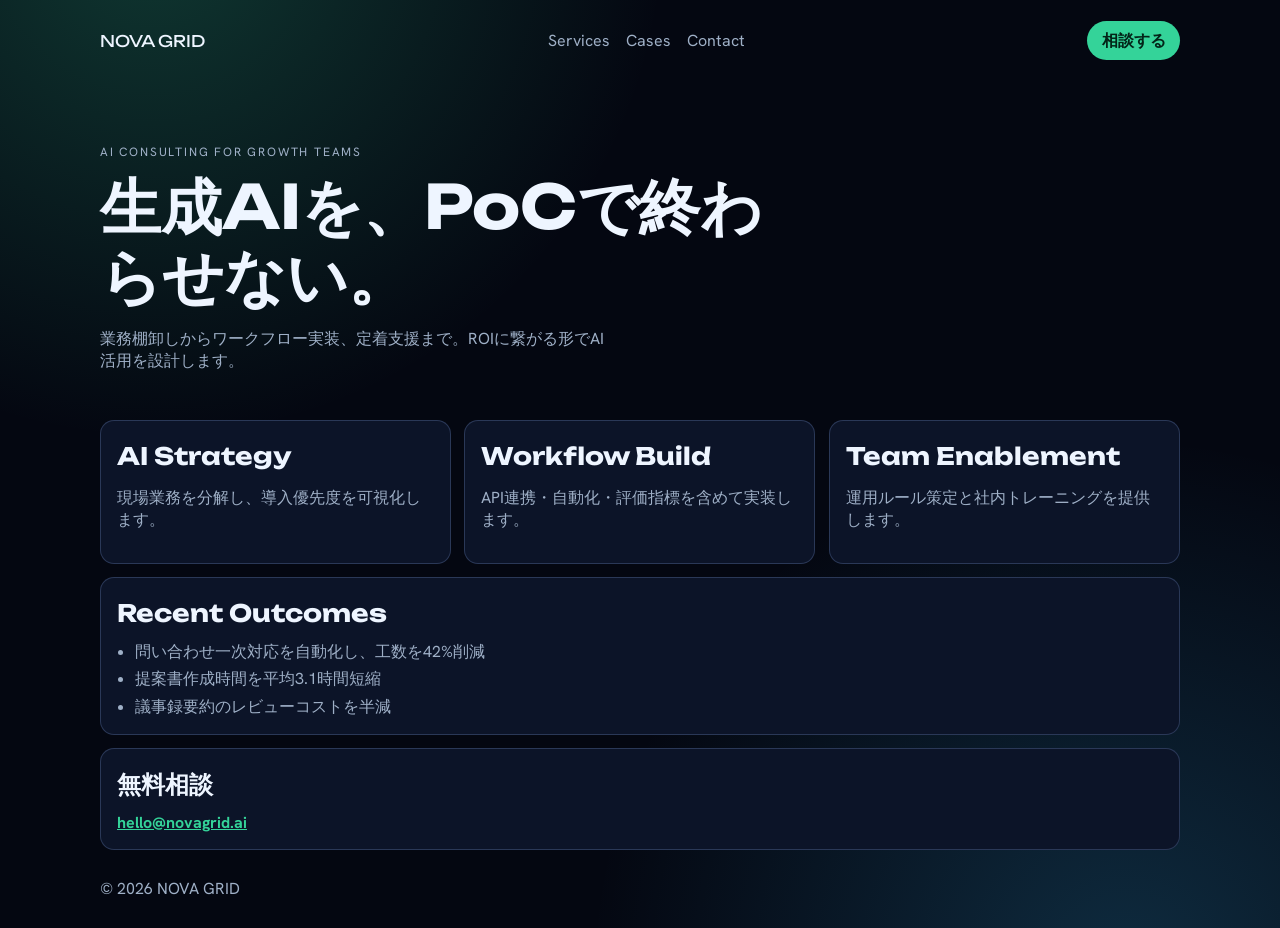
==== index.html @ 94702361 "Initial commit: 10-ai-consulting site" ====
<!doctype html>
<html lang="ja">
  <head>
    <meta charset="UTF-8" />
    <meta name="viewport" content="width=device-width, initial-scale=1.0" />
    <title>NOVA GRID AI Consulting</title>
    <link rel="preconnect" href="https://fonts.googleapis.com" />
    <link rel="preconnect" href="https://fonts.gstatic.com" crossorigin />
    <link href="https://fonts.googleapis.com/css2?family=Unbounded:wght@500;700&family=Hanken+Grotesk:wght@400;500;700&display=swap" rel="stylesheet" />
    <link rel="stylesheet" href="styles.css" />
  </head>
  <body>
    <header class="wrap header">
      <a class="logo" href="#">NOVA GRID</a>
      <nav>
        <a href="#services">Services</a>
        <a href="#cases">Cases</a>
        <a href="#contact">Contact</a>
      </nav>
      <a class="pill" href="#contact">相談する</a>
    </header>

    <main class="wrap">
      <section class="hero">
        <p class="eyebrow">AI CONSULTING FOR GROWTH TEAMS</p>
        <h1>生成AIを、PoCで終わらせない。</h1>
        <p>業務棚卸しからワークフロー実装、定着支援まで。ROIに繋がる形でAI活用を設計します。</p>
      </section>

      <section class="services" id="services">
        <article>
          <h2>AI Strategy</h2>
          <p>現場業務を分解し、導入優先度を可視化します。</p>
        </article>
        <article>
          <h2>Workflow Build</h2>
          <p>API連携・自動化・評価指標を含めて実装します。</p>
        </article>
        <article>
          <h2>Team Enablement</h2>
          <p>運用ルール策定と社内トレーニングを提供します。</p>
        </article>
      </section>

      <section class="cases" id="cases">
        <h2>Recent Outcomes</h2>
        <ul>
          <li>問い合わせ一次対応を自動化し、工数を42%削減</li>
          <li>提案書作成時間を平均3.1時間短縮</li>
          <li>議事録要約のレビューコストを半減</li>
        </ul>
      </section>

      <section class="contact" id="contact">
        <h2>無料相談</h2>
        <a href="mailto:hello@novagrid.ai">hello@novagrid.ai</a>
      </section>
    </main>

    <footer class="wrap">© <span id="year"></span> NOVA GRID</footer>
    <script src="app.js"></script>
  </body>
</html>
---- styles.css ----
:root {
  --bg: #040711;
  --surface: #0c1428;
  --text: #eef5ff;
  --muted: #9fb0c7;
  --accent: #34d399;
  --line: rgba(150, 184, 255, 0.22);
}

* { box-sizing: border-box; }

body {
  margin: 0;
  font-family: "Hanken Grotesk", sans-serif;
  color: var(--text);
  background:
    radial-gradient(circle at 12% -8%, rgba(52, 211, 153, 0.24), transparent 34%),
    radial-gradient(circle at 88% 105%, rgba(56, 189, 248, 0.2), transparent 36%),
    var(--bg);
}

.wrap {
  width: min(1080px, 92vw);
  margin: 0 auto;
}

.header {
  display: grid;
  grid-template-columns: auto 1fr auto;
  align-items: center;
  gap: 1rem;
  padding: 1.3rem 0;
}

.logo,
nav a,
.pill {
  text-decoration: none;
}

.logo {
  color: var(--text);
  font-family: "Unbounded", sans-serif;
  font-size: 1rem;
}

nav {
  justify-self: center;
  display: flex;
  gap: 1rem;
}

nav a { color: var(--muted); }

.pill {
  color: #032418;
  background: var(--accent);
  padding: 0.55rem 0.9rem;
  border-radius: 999px;
  font-weight: 700;
}

.hero {
  padding: 3.2rem 0 2rem;
}

.eyebrow {
  color: var(--accent);
  letter-spacing: 0.15em;
  font-size: 0.75rem;
}

h1,
h2 {
  font-family: "Unbounded", sans-serif;
  margin: 0.4rem 0 0.8rem;
  line-height: 1.15;
}

h1 {
  font-size: clamp(2rem, 6vw, 3.8rem);
  max-width: 12ch;
}

.hero p {
  max-width: 56ch;
  color: var(--muted);
}

.services {
  display: grid;
  grid-template-columns: repeat(3, minmax(0, 1fr));
  gap: 0.8rem;
}

.services article,
.cases,
.contact {
  background: var(--surface);
  border: 1px solid var(--line);
  border-radius: 14px;
  padding: 1rem;
}

.services p,
.cases li {
  color: var(--muted);
}

.cases,
.contact {
  margin-top: 0.8rem;
}

.cases ul {
  margin: 0;
  padding-left: 1.1rem;
  display: grid;
  gap: 0.35rem;
}

.contact a {
  color: var(--accent);
  font-weight: 700;
}

footer {
  color: var(--muted);
  padding: 1.8rem 0;
}

@media (max-width: 760px) {
  .header {
    grid-template-columns: 1fr;
    justify-items: start;
  }

  nav {
    justify-self: start;
    flex-wrap: wrap;
  }

  .services {
    grid-template-columns: 1fr;
  }
}
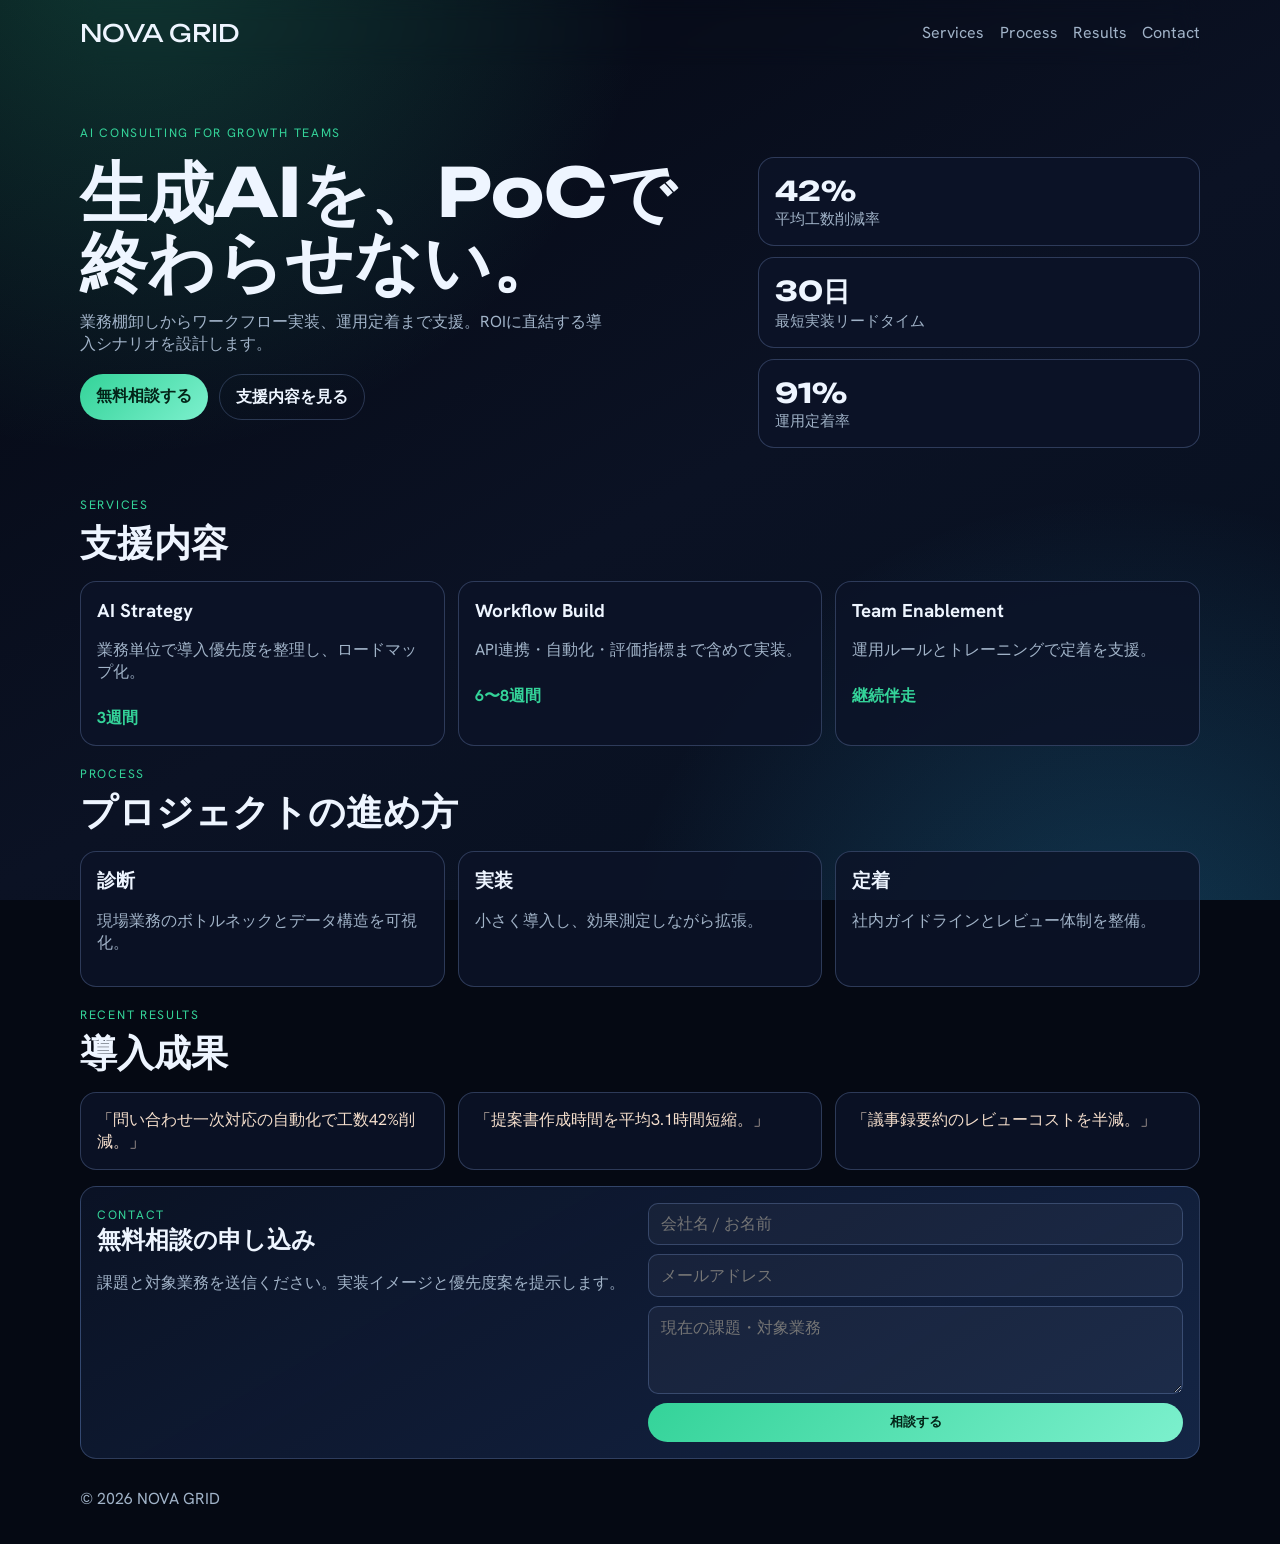
==== commit c2ad58c8: "Enhance site design and content" ====
--- a/index.html
+++ b/index.html
@@ -10,54 +10,84 @@
     <link rel="stylesheet" href="styles.css" />
   </head>
   <body>
-    <header class="wrap header">
-      <a class="logo" href="#">NOVA GRID</a>
-      <nav>
+    <div class="bg-layer"></div>
+    <header class="site-header container">
+      <a class="brand" href="#top">NOVA GRID</a>
+      <button class="menu-toggle" aria-expanded="false" aria-label="メニュー">☰</button>
+      <nav class="nav-links">
         <a href="#services">Services</a>
-        <a href="#cases">Cases</a>
+        <a href="#process">Process</a>
+        <a href="#results">Results</a>
         <a href="#contact">Contact</a>
       </nav>
-      <a class="pill" href="#contact">相談する</a>
     </header>
 
-    <main class="wrap">
-      <section class="hero">
-        <p class="eyebrow">AI CONSULTING FOR GROWTH TEAMS</p>
-        <h1>生成AIを、PoCで終わらせない。</h1>
-        <p>業務棚卸しからワークフロー実装、定着支援まで。ROIに繋がる形でAI活用を設計します。</p>
+    <main id="top" class="container">
+      <section class="hero reveal">
+        <span class="badge">AI CONSULTING FOR GROWTH TEAMS</span>
+        <div class="hero-grid">
+          <div>
+            <h1>生成AIを、PoCで終わらせない。</h1>
+            <p class="lead">業務棚卸しからワークフロー実装、運用定着まで支援。ROIに直結する導入シナリオを設計します。</p>
+            <div class="hero-actions">
+              <a class="btn primary" href="#contact">無料相談する</a>
+              <a class="btn ghost" href="#services">支援内容を見る</a>
+            </div>
+          </div>
+          <aside class="hero-stats">
+            <article><strong data-count="42" data-suffix="%">0%</strong><span>平均工数削減率</span></article>
+            <article><strong data-count="30" data-suffix="日">0日</strong><span>最短実装リードタイム</span></article>
+            <article><strong data-count="91" data-suffix="%">0%</strong><span>運用定着率</span></article>
+          </aside>
+        </div>
       </section>
 
-      <section class="services" id="services">
-        <article>
-          <h2>AI Strategy</h2>
-          <p>現場業務を分解し、導入優先度を可視化します。</p>
-        </article>
-        <article>
-          <h2>Workflow Build</h2>
-          <p>API連携・自動化・評価指標を含めて実装します。</p>
-        </article>
-        <article>
-          <h2>Team Enablement</h2>
-          <p>運用ルール策定と社内トレーニングを提供します。</p>
-        </article>
+      <section class="section reveal" id="services">
+        <div class="section-head"><span class="eyebrow">SERVICES</span><h2>支援内容</h2></div>
+        <div class="card-grid three">
+          <article class="card"><h3>AI Strategy</h3><p>業務単位で導入優先度を整理し、ロードマップ化。</p><strong>3週間</strong></article>
+          <article class="card"><h3>Workflow Build</h3><p>API連携・自動化・評価指標まで含めて実装。</p><strong>6〜8週間</strong></article>
+          <article class="card"><h3>Team Enablement</h3><p>運用ルールとトレーニングで定着を支援。</p><strong>継続伴走</strong></article>
+        </div>
       </section>
 
-      <section class="cases" id="cases">
-        <h2>Recent Outcomes</h2>
-        <ul>
-          <li>問い合わせ一次対応を自動化し、工数を42%削減</li>
-          <li>提案書作成時間を平均3.1時間短縮</li>
-          <li>議事録要約のレビューコストを半減</li>
-        </ul>
+      <section class="section reveal" id="process">
+        <div class="section-head"><span class="eyebrow">PROCESS</span><h2>プロジェクトの進め方</h2></div>
+        <div class="process-list">
+          <article><h3>診断</h3><p>現場業務のボトルネックとデータ構造を可視化。</p></article>
+          <article><h3>実装</h3><p>小さく導入し、効果測定しながら拡張。</p></article>
+          <article><h3>定着</h3><p>社内ガイドラインとレビュー体制を整備。</p></article>
+        </div>
       </section>
 
-      <section class="contact" id="contact">
-        <h2>無料相談</h2>
-        <a href="mailto:hello@novagrid.ai">hello@novagrid.ai</a>
+      <section class="section reveal" id="results">
+        <div class="section-head"><span class="eyebrow">RECENT RESULTS</span><h2>導入成果</h2></div>
+        <div class="review-grid">
+          <blockquote>「問い合わせ一次対応の自動化で工数42%削減。」</blockquote>
+          <blockquote>「提案書作成時間を平均3.1時間短縮。」</blockquote>
+          <blockquote>「議事録要約のレビューコストを半減。」</blockquote>
+        </div>
+      </section>
+
+      <section class="section reveal" id="contact">
+        <div class="contact-panel">
+          <div>
+            <span class="eyebrow">CONTACT</span>
+            <h2>無料相談の申し込み</h2>
+            <p>課題と対象業務を送信ください。実装イメージと優先度案を提示します。</p>
+          </div>
+          <form class="contact-form">
+            <input type="text" placeholder="会社名 / お名前" required />
+            <input type="email" placeholder="メールアドレス" required />
+            <textarea placeholder="現在の課題・対象業務"></textarea>
+            <button type="submit" class="btn primary">相談する</button>
+          </form>
+        </div>
       </section>
     </main>
 
-    <footer class="wrap">© <span id="year"></span> NOVA GRID</footer>
+    <footer class="container">© <span id="year"></span> NOVA GRID</footer>
+    <div class="toast" id="toast">お問い合わせありがとうございます。担当コンサルタントより連絡します。</div>
     <script src="app.js"></script>
   </body>
 </html>
--- a/styles.css
+++ b/styles.css
@@ -1,146 +1,304 @@
 :root {
   --bg: #040711;
-  --surface: #0c1428;
+  --bg-soft: #101a31;
+  --surface: rgba(12, 20, 40, 0.84);
+  --surface-strong: #142545;
   --text: #eef5ff;
-  --muted: #9fb0c7;
+  --muted: #a1b3c8;
+  --line: rgba(153, 189, 255, 0.24);
   --accent: #34d399;
-  --line: rgba(150, 184, 255, 0.22);
+  --accent-strong: #7cf0cd;
+  --heading: "Unbounded", sans-serif;
+  --body: "Hanken Grotesk", sans-serif;
 }
 
 * { box-sizing: border-box; }
 
 body {
   margin: 0;
-  font-family: "Hanken Grotesk", sans-serif;
-  color: var(--text);
+  min-height: 100vh;
+  color: var(--text);
+  font-family: var(--body);
+  background: #050913;
+}
+
+.bg-layer {
+  position: fixed;
+  inset: 0;
   background:
-    radial-gradient(circle at 12% -8%, rgba(52, 211, 153, 0.24), transparent 34%),
-    radial-gradient(circle at 88% 105%, rgba(56, 189, 248, 0.2), transparent 36%),
-    var(--bg);
-}
-
-.wrap {
-  width: min(1080px, 92vw);
+    radial-gradient(circle at 10% -8%, rgba(52, 211, 153, 0.24), transparent 35%),
+    radial-gradient(circle at 88% 112%, rgba(56, 189, 248, 0.24), transparent 34%),
+    linear-gradient(150deg, #040711, #0b1224 54%, #06101f);
+  z-index: -1;
+}
+
+.container {
+  width: min(1120px, 92vw);
   margin: 0 auto;
 }
 
-.header {
-  display: grid;
-  grid-template-columns: auto 1fr auto;
+.site-header {
+  padding: 1.1rem 0;
+  display: flex;
   align-items: center;
+  justify-content: space-between;
   gap: 1rem;
-  padding: 1.3rem 0;
-}
-
-.logo,
-nav a,
-.pill {
+  position: sticky;
+  top: 0;
+  backdrop-filter: blur(10px);
+  z-index: 10;
+}
+
+.brand {
+  color: var(--text);
   text-decoration: none;
-}
-
-.logo {
-  color: var(--text);
-  font-family: "Unbounded", sans-serif;
-  font-size: 1rem;
-}
-
-nav {
-  justify-self: center;
+  font-family: var(--heading);
+  font-size: 1.5rem;
+}
+
+.menu-toggle {
+  display: none;
+}
+
+.nav-links {
   display: flex;
+  gap: 0.95rem;
+}
+
+.nav-links a {
+  color: var(--muted);
+  text-decoration: none;
+}
+
+.hero {
+  padding: 3.5rem 0 1.8rem;
+}
+
+.badge,
+.eyebrow {
+  display: inline-block;
+  letter-spacing: 0.14em;
+  font-size: 0.76rem;
+  color: var(--accent);
+}
+
+.hero-grid {
+  margin-top: 0.9rem;
+  display: grid;
+  grid-template-columns: 1.35fr 0.9fr;
   gap: 1rem;
 }
 
-nav a { color: var(--muted); }
-
-.pill {
-  color: #032418;
-  background: var(--accent);
-  padding: 0.55rem 0.9rem;
-  border-radius: 999px;
-  font-weight: 700;
-}
-
-.hero {
-  padding: 3.2rem 0 2rem;
-}
-
-.eyebrow {
-  color: var(--accent);
-  letter-spacing: 0.15em;
-  font-size: 0.75rem;
+h1,
+h2,
+h3 {
+  margin: 0;
 }
 
 h1,
 h2 {
-  font-family: "Unbounded", sans-serif;
-  margin: 0.4rem 0 0.8rem;
-  line-height: 1.15;
+  font-family: var(--heading);
 }
 
 h1 {
-  font-size: clamp(2rem, 6vw, 3.8rem);
-  max-width: 12ch;
-}
-
-.hero p {
-  max-width: 56ch;
-  color: var(--muted);
-}
-
-.services {
-  display: grid;
-  grid-template-columns: repeat(3, minmax(0, 1fr));
-  gap: 0.8rem;
-}
-
-.services article,
-.cases,
-.contact {
+  font-size: clamp(2.2rem, 6vw, 4.2rem);
+  line-height: 1.03;
+  max-width: 10ch;
+}
+
+.lead {
+  color: var(--muted);
+  max-width: 58ch;
+  margin: 1rem 0 1.2rem;
+}
+
+.hero-actions {
+  display: flex;
+  gap: 0.7rem;
+  flex-wrap: wrap;
+}
+
+.btn {
+  border: 1px solid var(--line);
+  padding: 0.68rem 1rem;
+  border-radius: 999px;
+  text-decoration: none;
+  color: var(--text);
+  font-weight: 700;
+  background: transparent;
+}
+
+.btn.primary {
+  background: linear-gradient(135deg, var(--accent), var(--accent-strong));
+  color: #032418;
+  border: 0;
+}
+
+.hero-stats {
+  display: grid;
+  gap: 0.7rem;
+}
+
+.hero-stats article,
+.card,
+.process-list article,
+.review-grid blockquote,
+.contact-panel {
   background: var(--surface);
   border: 1px solid var(--line);
-  border-radius: 14px;
+  border-radius: 16px;
   padding: 1rem;
 }
 
-.services p,
-.cases li {
-  color: var(--muted);
-}
-
-.cases,
-.contact {
-  margin-top: 0.8rem;
-}
-
-.cases ul {
+.hero-stats strong {
+  display: block;
+  font-size: 1.7rem;
+  font-family: var(--heading);
+}
+
+.hero-stats span {
+  color: var(--muted);
+  font-size: 0.92rem;
+}
+
+.section {
+  margin-top: 1rem;
+}
+
+.section-head {
+  margin-bottom: 0.8rem;
+}
+
+.section-head h2 {
+  margin-top: 0.3rem;
+  font-size: clamp(1.55rem, 4vw, 2.3rem);
+}
+
+.card-grid,
+.process-list,
+.review-grid {
+  display: grid;
+  gap: 0.8rem;
+}
+
+.card-grid.three,
+.process-list,
+.review-grid {
+  grid-template-columns: repeat(3, minmax(0, 1fr));
+}
+
+.card p,
+.process-list p,
+.contact-panel p {
+  color: var(--muted);
+}
+
+.card strong {
+  display: inline-block;
+  margin-top: 0.5rem;
+  color: var(--accent);
+}
+
+.review-grid blockquote {
   margin: 0;
-  padding-left: 1.1rem;
-  display: grid;
-  gap: 0.35rem;
-}
-
-.contact a {
-  color: var(--accent);
-  font-weight: 700;
+  color: #f5dfcd;
+}
+
+.contact-panel {
+  display: grid;
+  grid-template-columns: 1fr 1fr;
+  gap: 1rem;
+  background: linear-gradient(150deg, var(--surface), var(--surface-strong));
+}
+
+.contact-form {
+  display: grid;
+  gap: 0.55rem;
+}
+
+.contact-form input,
+.contact-form textarea {
+  width: 100%;
+  border: 1px solid var(--line);
+  background: rgba(255, 255, 255, 0.04);
+  color: var(--text);
+  border-radius: 10px;
+  padding: 0.62rem 0.75rem;
+  font: inherit;
+}
+
+.contact-form textarea {
+  min-height: 88px;
+  resize: vertical;
 }
 
 footer {
   color: var(--muted);
-  padding: 1.8rem 0;
-}
-
-@media (max-width: 760px) {
-  .header {
-    grid-template-columns: 1fr;
-    justify-items: start;
+  padding: 1.8rem 0 2.2rem;
+}
+
+.toast {
+  position: fixed;
+  right: 18px;
+  bottom: 18px;
+  background: #18100d;
+  border: 1px solid var(--line);
+  color: var(--text);
+  padding: 0.65rem 0.85rem;
+  border-radius: 10px;
+  opacity: 0;
+  transform: translateY(12px);
+  pointer-events: none;
+  transition: 240ms ease;
+}
+
+.toast.show {
+  opacity: 1;
+  transform: translateY(0);
+}
+
+.reveal {
+  opacity: 0;
+  transform: translateY(24px);
+  transition: 520ms ease;
+}
+
+.reveal.in {
+  opacity: 1;
+  transform: translateY(0);
+}
+
+@media (max-width: 820px) {
+  .menu-toggle {
+    display: inline-block;
+    border: 1px solid var(--line);
+    background: transparent;
+    color: var(--text);
+    border-radius: 10px;
+    padding: 0.38rem 0.62rem;
   }
 
-  nav {
-    justify-self: start;
-    flex-wrap: wrap;
+  .nav-links {
+    position: absolute;
+    top: 58px;
+    right: 4vw;
+    display: none;
+    flex-direction: column;
+    background: var(--bg-soft);
+    border: 1px solid var(--line);
+    border-radius: 12px;
+    padding: 0.7rem;
   }
 
-  .services {
+  .nav-links.open {
+    display: flex;
+  }
+
+  .hero-grid,
+  .card-grid.three,
+  .process-list,
+  .review-grid,
+  .contact-panel {
     grid-template-columns: 1fr;
   }
 }
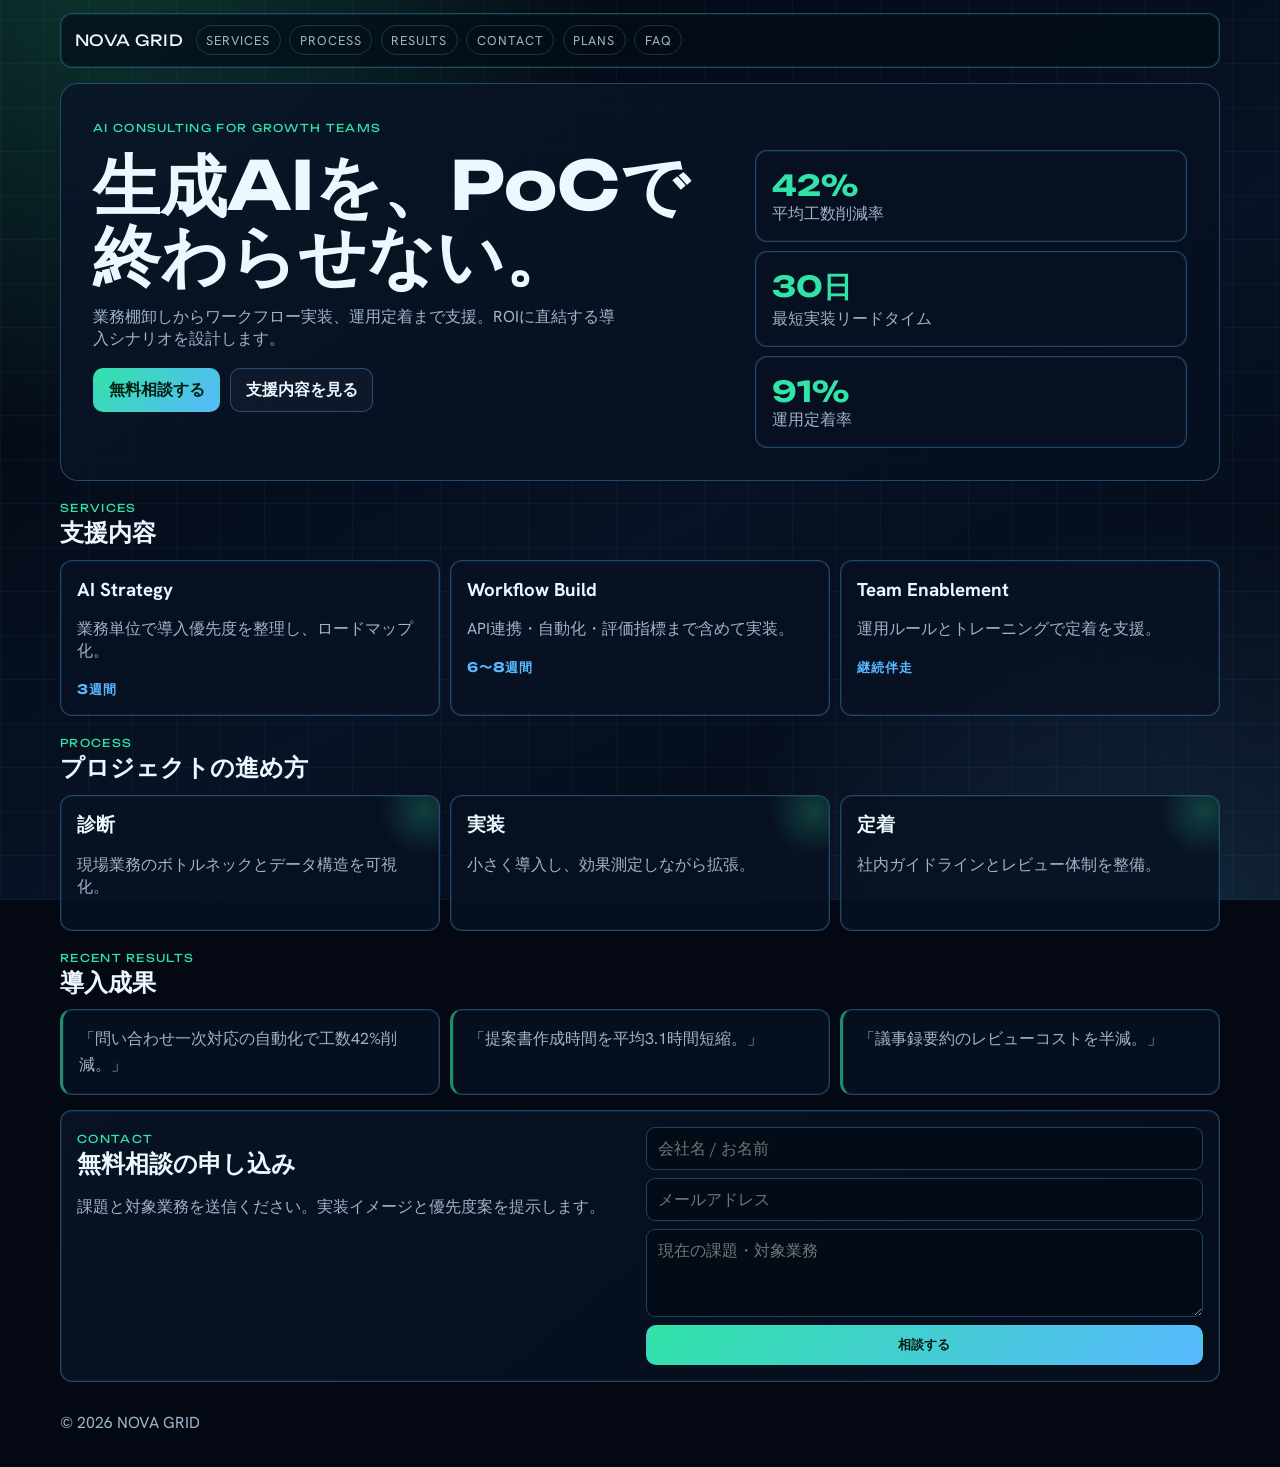
==== commit c01d1d9c: "Add multipage structure and interactive features" ====
--- a/index.html
+++ b/index.html
@@ -19,6 +19,8 @@
         <a href="#process">Process</a>
         <a href="#results">Results</a>
         <a href="#contact">Contact</a>
+              <a href="plans.html">Plans</a>
+        <a href="faq.html">FAQ</a>
       </nav>
     </header>
 
--- a/styles.css
+++ b/styles.css
@@ -1,142 +1,153 @@
 :root {
-  --bg: #040711;
-  --bg-soft: #101a31;
-  --surface: rgba(12, 20, 40, 0.84);
-  --surface-strong: #142545;
-  --text: #eef5ff;
-  --muted: #a1b3c8;
-  --line: rgba(153, 189, 255, 0.24);
-  --accent: #34d399;
-  --accent-strong: #7cf0cd;
-  --heading: "Unbounded", sans-serif;
-  --body: "Hanken Grotesk", sans-serif;
+  --bg: #040812;
+  --panel: rgba(8, 18, 33, 0.82);
+  --text: #edf7ff;
+  --muted: #9fb5c9;
+  --line: rgba(86, 182, 255, 0.34);
+  --accent: #31e3a7;
+  --accent-2: #57b8ff;
 }
 
 * { box-sizing: border-box; }
 
 body {
   margin: 0;
-  min-height: 100vh;
   color: var(--text);
-  font-family: var(--body);
-  background: #050913;
+  font-family: "Hanken Grotesk", sans-serif;
+  background: #040812;
 }
 
 .bg-layer {
   position: fixed;
   inset: 0;
+  z-index: -1;
   background:
-    radial-gradient(circle at 10% -8%, rgba(52, 211, 153, 0.24), transparent 35%),
-    radial-gradient(circle at 88% 112%, rgba(56, 189, 248, 0.24), transparent 34%),
-    linear-gradient(150deg, #040711, #0b1224 54%, #06101f);
-  z-index: -1;
+    radial-gradient(circle at 8% -8%, rgba(49, 227, 167, 0.22), transparent 34%),
+    radial-gradient(circle at 92% 112%, rgba(87, 184, 255, 0.2), transparent 32%),
+    repeating-linear-gradient(0deg, rgba(87, 184, 255, 0.05) 0 1px, transparent 1px 44px),
+    repeating-linear-gradient(90deg, rgba(87, 184, 255, 0.05) 0 1px, transparent 1px 44px),
+    linear-gradient(150deg, #03060e, #071224 56%, #040812);
 }
 
 .container {
-  width: min(1120px, 92vw);
+  width: min(1160px, 93vw);
   margin: 0 auto;
 }
 
 .site-header {
-  padding: 1.1rem 0;
-  display: flex;
+  margin-top: 0.8rem;
+  padding: 0.72rem 0.85rem;
+  display: grid;
+  grid-template-columns: auto auto 1fr;
+  gap: 0.8rem;
   align-items: center;
-  justify-content: space-between;
-  gap: 1rem;
-  position: sticky;
-  top: 0;
-  backdrop-filter: blur(10px);
-  z-index: 10;
+  border: 1px solid var(--line);
+  border-radius: 12px;
+  background: rgba(3, 13, 23, 0.72);
+  box-shadow: 0 0 0 1px rgba(49, 227, 167, 0.12) inset;
 }
 
 .brand {
   color: var(--text);
   text-decoration: none;
-  font-family: var(--heading);
-  font-size: 1.5rem;
-}
-
-.menu-toggle {
-  display: none;
-}
+  font-family: "Unbounded", sans-serif;
+  letter-spacing: 0.04em;
+  font-size: 0.96rem;
+}
+
+.menu-toggle { display: none; }
 
 .nav-links {
+  justify-self: end;
   display: flex;
-  gap: 0.95rem;
+  gap: 0.55rem;
 }
 
 .nav-links a {
-  color: var(--muted);
   text-decoration: none;
+  color: var(--muted);
+  border: 1px solid rgba(86, 182, 255, 0.22);
+  border-radius: 999px;
+  padding: 0.34rem 0.58rem;
+  font-size: 0.8rem;
+  text-transform: uppercase;
+  letter-spacing: 0.08em;
 }
 
 .hero {
-  padding: 3.5rem 0 1.8rem;
+  margin-top: 0.95rem;
+  border: 1px solid var(--line);
+  border-radius: 18px;
+  padding: 2rem;
+  background: linear-gradient(145deg, rgba(9, 21, 39, 0.88), rgba(6, 15, 30, 0.9));
 }
 
 .badge,
 .eyebrow {
   display: inline-block;
-  letter-spacing: 0.14em;
-  font-size: 0.76rem;
   color: var(--accent);
+  font-family: "Unbounded", sans-serif;
+  letter-spacing: 0.12em;
+  font-size: 0.68rem;
+  text-transform: uppercase;
 }
 
 .hero-grid {
-  margin-top: 0.9rem;
+  margin-top: 0.85rem;
   display: grid;
   grid-template-columns: 1.35fr 0.9fr;
-  gap: 1rem;
+  gap: 0.8rem;
 }
 
 h1,
 h2,
-h3 {
-  margin: 0;
-}
+h3 { margin: 0; }
 
 h1,
 h2 {
-  font-family: var(--heading);
+  font-family: "Unbounded", sans-serif;
 }
 
 h1 {
-  font-size: clamp(2.2rem, 6vw, 4.2rem);
-  line-height: 1.03;
-  max-width: 10ch;
+  font-size: clamp(2rem, 6vw, 4.2rem);
+  line-height: 1.04;
+  max-width: 12ch;
 }
 
 .lead {
+  margin: 1rem 0 1.1rem;
   color: var(--muted);
   max-width: 58ch;
-  margin: 1rem 0 1.2rem;
 }
 
 .hero-actions {
   display: flex;
-  gap: 0.7rem;
+  gap: 0.6rem;
   flex-wrap: wrap;
 }
 
 .btn {
-  border: 1px solid var(--line);
-  padding: 0.68rem 1rem;
-  border-radius: 999px;
   text-decoration: none;
+  border: 1px solid var(--line);
+  border-radius: 10px;
+  padding: 0.62rem 0.92rem;
+  font-weight: 700;
+}
+
+.btn.primary {
+  border-color: transparent;
+  color: #041f14;
+  background: linear-gradient(135deg, var(--accent), var(--accent-2));
+}
+
+.btn.ghost {
   color: var(--text);
-  font-weight: 700;
-  background: transparent;
-}
-
-.btn.primary {
-  background: linear-gradient(135deg, var(--accent), var(--accent-strong));
-  color: #032418;
-  border: 0;
+  background: rgba(255, 255, 255, 0.03);
 }
 
 .hero-stats {
   display: grid;
-  gap: 0.7rem;
+  gap: 0.55rem;
 }
 
 .hero-stats article,
@@ -144,161 +155,319 @@
 .process-list article,
 .review-grid blockquote,
 .contact-panel {
-  background: var(--surface);
-  border: 1px solid var(--line);
-  border-radius: 16px;
+  border: 1px solid var(--line);
+  border-radius: 12px;
+  background: var(--panel);
   padding: 1rem;
+  box-shadow: 0 0 0 1px rgba(87, 184, 255, 0.09) inset;
 }
 
 .hero-stats strong {
   display: block;
-  font-size: 1.7rem;
-  font-family: var(--heading);
-}
-
-.hero-stats span {
-  color: var(--muted);
-  font-size: 0.92rem;
-}
-
-.section {
-  margin-top: 1rem;
-}
-
-.section-head {
-  margin-bottom: 0.8rem;
-}
-
-.section-head h2 {
-  margin-top: 0.3rem;
-  font-size: clamp(1.55rem, 4vw, 2.3rem);
-}
+  color: var(--accent);
+  font-size: 1.8rem;
+  font-family: "Unbounded", sans-serif;
+}
+
+.hero-stats span,
+.card p,
+.process-list p,
+.review-grid blockquote,
+.contact-panel p { color: var(--muted); }
+
+.section { margin-top: 0.95rem; }
+.section-head { margin-bottom: 0.66rem; }
 
 .card-grid,
 .process-list,
-.review-grid {
-  display: grid;
-  gap: 0.8rem;
-}
-
+.review-grid { display: grid; gap: 0.65rem; }
 .card-grid.three,
 .process-list,
-.review-grid {
-  grid-template-columns: repeat(3, minmax(0, 1fr));
-}
-
-.card p,
-.process-list p,
-.contact-panel p {
-  color: var(--muted);
-}
+.review-grid { grid-template-columns: repeat(3, minmax(0, 1fr)); }
 
 .card strong {
-  display: inline-block;
-  margin-top: 0.5rem;
-  color: var(--accent);
+  color: var(--accent-2);
+  font-family: "Unbounded", sans-serif;
+  font-size: 0.82rem;
+  text-transform: uppercase;
+  letter-spacing: 0.06em;
+}
+
+.process-list article {
+  position: relative;
+  overflow: hidden;
+}
+
+.process-list article::before {
+  content: "";
+  position: absolute;
+  top: -30px;
+  right: -30px;
+  width: 90px;
+  height: 90px;
+  border-radius: 50%;
+  background: radial-gradient(circle, rgba(49, 227, 167, 0.22), transparent 70%);
 }
 
 .review-grid blockquote {
   margin: 0;
-  color: #f5dfcd;
+  border-left: 3px solid rgba(49, 227, 167, 0.6);
+  line-height: 1.62;
 }
 
 .contact-panel {
   display: grid;
   grid-template-columns: 1fr 1fr;
-  gap: 1rem;
-  background: linear-gradient(150deg, var(--surface), var(--surface-strong));
-}
-
-.contact-form {
-  display: grid;
-  gap: 0.55rem;
-}
+  gap: 0.72rem;
+  background: linear-gradient(140deg, rgba(8, 19, 36, 0.95), rgba(6, 14, 29, 0.95));
+}
+
+.contact-form { display: grid; gap: 0.5rem; }
 
 .contact-form input,
 .contact-form textarea {
   width: 100%;
-  border: 1px solid var(--line);
-  background: rgba(255, 255, 255, 0.04);
+  border: 1px solid rgba(86, 182, 255, 0.32);
+  border-radius: 9px;
+  background: rgba(3, 11, 21, 0.78);
   color: var(--text);
-  border-radius: 10px;
-  padding: 0.62rem 0.75rem;
+  padding: 0.62rem 0.72rem;
   font: inherit;
 }
 
-.contact-form textarea {
-  min-height: 88px;
-  resize: vertical;
-}
+.contact-form textarea { min-height: 88px; resize: vertical; }
 
 footer {
-  color: var(--muted);
-  padding: 1.8rem 0 2.2rem;
+  padding: 1.9rem 0 2.1rem;
+  color: var(--muted);
 }
 
 .toast {
   position: fixed;
-  right: 18px;
-  bottom: 18px;
-  background: #18100d;
-  border: 1px solid var(--line);
+  right: 16px;
+  bottom: 16px;
+  background: #071625;
   color: var(--text);
-  padding: 0.65rem 0.85rem;
-  border-radius: 10px;
+  border: 1px solid var(--line);
+  border-radius: 9px;
+  padding: 0.64rem 0.9rem;
   opacity: 0;
-  transform: translateY(12px);
+  transform: translateY(10px);
   pointer-events: none;
-  transition: 240ms ease;
-}
-
-.toast.show {
-  opacity: 1;
-  transform: translateY(0);
-}
-
-.reveal {
-  opacity: 0;
-  transform: translateY(24px);
-  transition: 520ms ease;
-}
-
-.reveal.in {
-  opacity: 1;
-  transform: translateY(0);
-}
-
-@media (max-width: 820px) {
+  transition: 220ms ease;
+}
+
+.toast.show { opacity: 1; transform: translateY(0); }
+
+.reveal { opacity: 0; transform: translateY(18px); transition: 440ms ease; }
+.reveal.in { opacity: 1; transform: translateY(0); }
+
+@media (max-width: 860px) {
   .menu-toggle {
     display: inline-block;
     border: 1px solid var(--line);
     background: transparent;
     color: var(--text);
-    border-radius: 10px;
-    padding: 0.38rem 0.62rem;
+    border-radius: 8px;
+    padding: 0.35rem 0.6rem;
   }
 
   .nav-links {
+    display: none;
     position: absolute;
+    right: 4vw;
     top: 58px;
-    right: 4vw;
-    display: none;
     flex-direction: column;
-    background: var(--bg-soft);
+    background: #0a1628;
     border: 1px solid var(--line);
     border-radius: 12px;
     padding: 0.7rem;
   }
 
-  .nav-links.open {
-    display: flex;
-  }
+  .nav-links.open { display: flex; }
 
   .hero-grid,
   .card-grid.three,
   .process-list,
   .review-grid,
-  .contact-panel {
+  .contact-panel { grid-template-columns: 1fr; }
+}
+
+/* EXTRA PAGES */
+.extra-page .site-header {
+  margin-bottom: 0.2rem;
+}
+
+.subhero {
+  padding: 1.4rem;
+  border: 1px solid var(--line);
+  border-radius: 14px;
+  background: var(--panel, var(--paper, rgba(255, 255, 255, 0.08)));
+}
+
+.subhero h1 {
+  margin: 0.35rem 0 0.6rem;
+  font-size: clamp(1.8rem, 5vw, 3.1rem);
+}
+
+.subhero p {
+  margin: 0;
+  color: var(--muted);
+  max-width: 64ch;
+}
+
+.pricing-head {
+  display: flex;
+  justify-content: space-between;
+  align-items: center;
+  gap: 0.8rem;
+  margin-bottom: 0.65rem;
+}
+
+.pricing-mode {
+  display: inline-flex;
+  gap: 0.45rem;
+  padding: 0.25rem;
+  border: 1px solid var(--line);
+  border-radius: 999px;
+  background: rgba(255, 255, 255, 0.04);
+}
+
+.mode-btn {
+  border: 1px solid transparent;
+  border-radius: 999px;
+  padding: 0.4rem 0.72rem;
+  background: transparent;
+  color: inherit;
+  font: inherit;
+  cursor: pointer;
+}
+
+.mode-btn.active {
+  border-color: var(--line);
+  background: rgba(255, 255, 255, 0.12);
+}
+
+.pricing-cards {
+  display: grid;
+  grid-template-columns: repeat(3, minmax(0, 1fr));
+  gap: 0.7rem;
+}
+
+.price-card {
+  border: 1px solid var(--line);
+  border-radius: 12px;
+  padding: 0.9rem;
+  background: var(--panel, var(--paper, rgba(255, 255, 255, 0.08)));
+}
+
+.price-card h3 {
+  margin: 0 0 0.4rem;
+}
+
+.price-card p {
+  margin: 0;
+  color: var(--muted);
+  min-height: 2.8em;
+}
+
+.price-card strong {
+  display: inline-block;
+  margin-top: 0.65rem;
+  font-size: 1.35rem;
+}
+
+.calc-box {
+  border: 1px solid var(--line);
+  border-radius: 12px;
+  padding: 0.9rem;
+  background: var(--panel, var(--paper, rgba(255, 255, 255, 0.08)));
+}
+
+.calc-form {
+  display: grid;
+  grid-template-columns: repeat(4, minmax(0, 1fr));
+  gap: 0.55rem;
+  align-items: end;
+}
+
+.calc-form label {
+  display: grid;
+  gap: 0.32rem;
+  font-size: 0.9rem;
+}
+
+.calc-form select,
+.calc-form input {
+  width: 100%;
+  border: 1px solid var(--line);
+  border-radius: 8px;
+  padding: 0.58rem 0.66rem;
+  background: rgba(255, 255, 255, 0.75);
+  color: inherit;
+  font: inherit;
+}
+
+.calc-result {
+  margin: 0.65rem 0 0;
+  color: var(--muted);
+  opacity: 0.75;
+}
+
+.calc-result.show {
+  opacity: 1;
+}
+
+.faq-list {
+  display: grid;
+  gap: 0.55rem;
+}
+
+.faq-item {
+  border: 1px solid var(--line);
+  border-radius: 12px;
+  overflow: hidden;
+  background: var(--panel, var(--paper, rgba(255, 255, 255, 0.08)));
+}
+
+.faq-question {
+  width: 100%;
+  text-align: left;
+  background: transparent;
+  border: 0;
+  border-bottom: 1px solid transparent;
+  color: inherit;
+  font: inherit;
+  font-weight: 700;
+  padding: 0.8rem 0.9rem;
+  cursor: pointer;
+}
+
+.faq-item.open .faq-question {
+  border-bottom-color: var(--line);
+}
+
+.faq-answer {
+  display: none;
+  padding: 0.72rem 0.9rem;
+  color: var(--muted);
+}
+
+.faq-item.open .faq-answer {
+  display: block;
+}
+
+@media (max-width: 860px) {
+  .pricing-head {
+    flex-direction: column;
+    align-items: flex-start;
+  }
+
+  .pricing-cards {
     grid-template-columns: 1fr;
   }
-}
+
+  .calc-form {
+    grid-template-columns: 1fr;
+  }
+}
